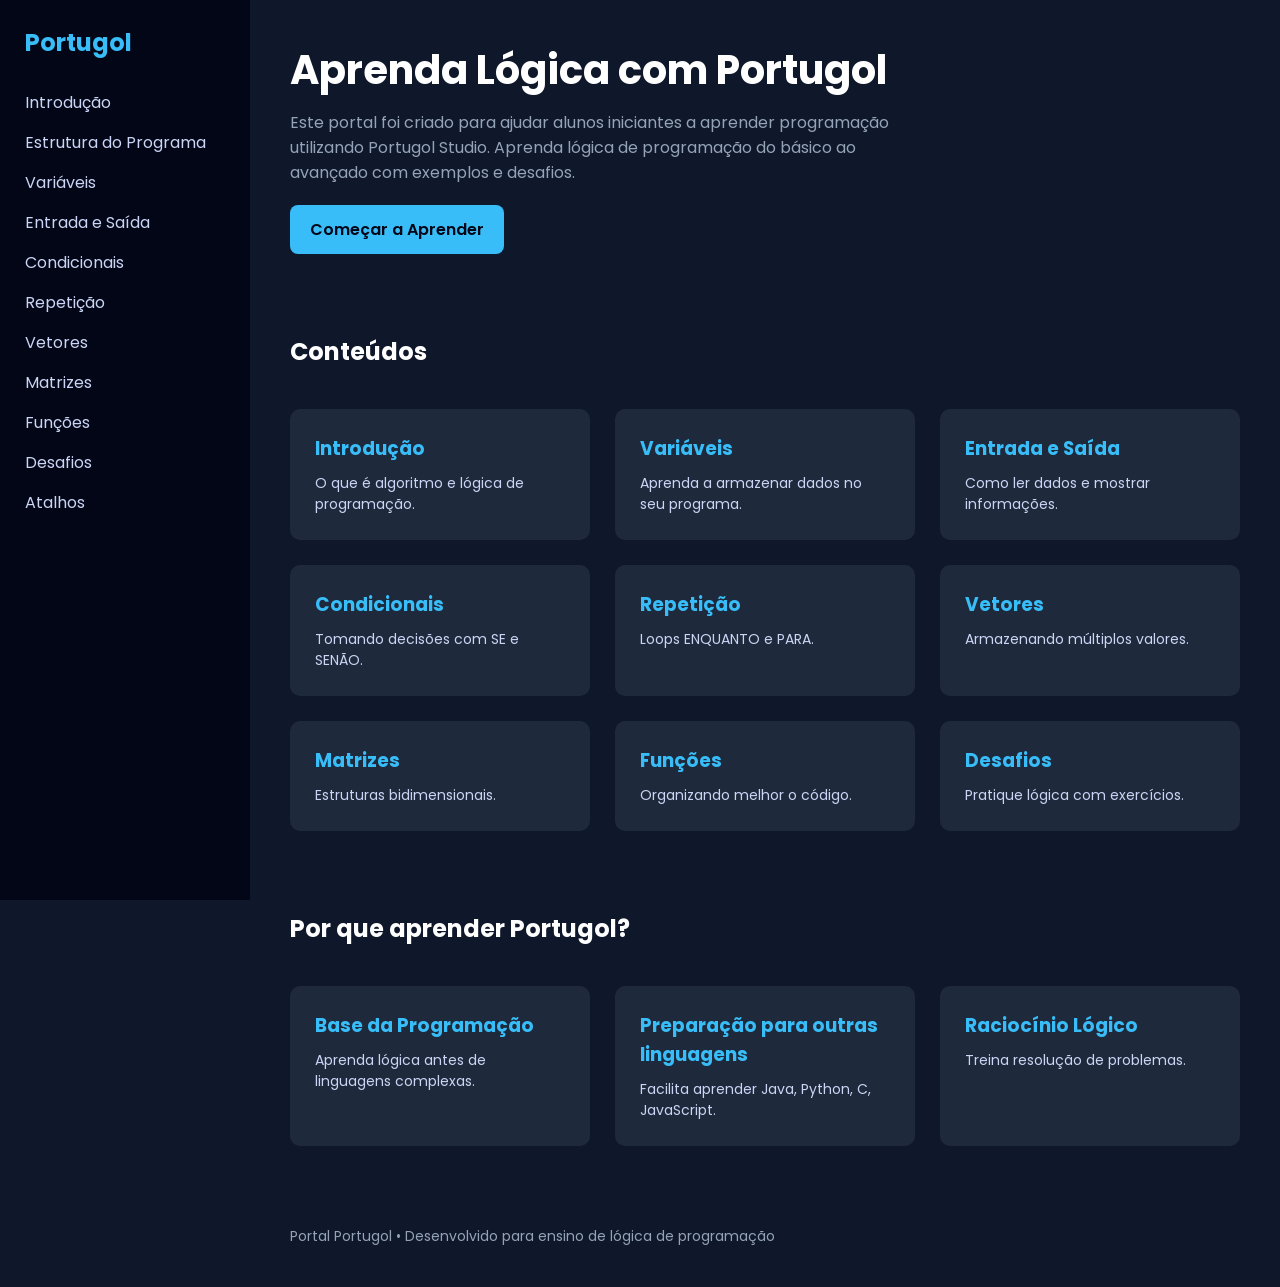
==== index.html @ d8313970 "Add files via upload" ====
<!DOCTYPE html>
<html lang="pt-br">

<head>
    <meta charset="UTF-8">
    <meta name="viewport" content="width=device-width, initial-scale=1.0">

    <title>Portugol Academy</title>

    <link href="https://fonts.googleapis.com/css2?family=Poppins:wght@300;400;600&display=swap" rel="stylesheet">
    <link rel="stylesheet" type="text/css" href="estilos.css">
    <link rel="shortcut icon" href="icon.png" type="image/png">
</head>

<body>
    <button class="menu-btn" onclick="toggleMenu()">☰</button>

<div class="sidebar" id="sidebar">

<h2>Portugol</h2>

<ul>
<li><a href="paginas/introducao.html">Introdução</a></li>
<li><a href="paginas/estrutura-programa.html">Estrutura do Programa</a></li>
<li><a href="paginas/variaveis.html">Variáveis</a></li>
<li><a href="paginas/entrada-saida.html">Entrada e Saída</a></li>
<li><a href="paginas/condicionais.html">Condicionais</a></li>
<li><a href="paginas/repeticao.html">Repetição</a></li>
<li><a href="paginas/vetores.html">Vetores</a></li>
<li><a href="paginas/matrizes.html">Matrizes</a></li>
<li><a href="paginas/funcoes.html">Funções</a></li>
<li><a href="paginas/desafios.html">Desafios</a></li>
<li><a href="paginas/atalhos.html">Atalhos</a></li>
</ul>

</div>
    <div class="main">
        <section class="hero">
            <h1>Aprenda Lógica com Portugol</h1>
            <p>
                Este portal foi criado para ajudar alunos iniciantes a aprender
                programação utilizando Portugol Studio.
                Aprenda lógica de programação do básico ao avançado com exemplos e desafios.
            </p>
            <a class="btn" href="paginas/estrutura-programa.html">Começar a Aprender</a>
        </section>
        <section class="section">
            <h2>Conteúdos</h2>
            <div class="grid">
                <div class="card">
                    <h3>Introdução</h3>
                    <p>O que é algoritmo e lógica de programação.</p>
                </div>
                <div class="card">
                    <h3>Variáveis</h3>
                    <p>Aprenda a armazenar dados no seu programa.</p>
                </div>
                <div class="card">
                    <h3>Entrada e Saída</h3>
                    <p>Como ler dados e mostrar informações.</p>
                </div>
                <div class="card">
                    <h3>Condicionais</h3>
                    <p>Tomando decisões com SE e SENÃO.</p>
                </div>
                <div class="card">
                    <h3>Repetição</h3>
                    <p>Loops ENQUANTO e PARA.</p>
                </div>
                <div class="card">
                    <h3>Vetores</h3>
                    <p>Armazenando múltiplos valores.</p>
                </div>

                <div class="card">
                    <h3>Matrizes</h3>
                    <p>Estruturas bidimensionais.</p>
                </div>

                <div class="card">
                    <h3>Funções</h3>
                    <p>Organizando melhor o código.</p>
                </div>

                <div class="card">
                    <h3>Desafios</h3>
                    <p>Pratique lógica com exercícios.</p>
                </div>
            </div>
        </section>
        <section class="section">
            <h2>Por que aprender Portugol?</h2>
            <div class="grid">
                <div class="card">
                    <h3>Base da Programação</h3>
                    <p>Aprenda lógica antes de linguagens complexas.</p>
                </div>
                <div class="card">
                    <h3>Preparação para outras linguagens</h3>
                    <p>Facilita aprender Java, Python, C, JavaScript.</p>
                </div>
                <div class="card">
                    <h3>Raciocínio Lógico</h3>
                    <p>Treina resolução de problemas.</p>
                </div>
            </div>
        </section>
        <footer>
            <p>
                Portal Portugol • Desenvolvido para ensino de lógica de programação
            </p>
        </footer>
    </div>
    <script src="script.js"></script>
</body>

</html>
---- estilos.css ----
*{
margin:0;
padding:0;
box-sizing:border-box;
font-family:'Poppins',sans-serif;
}

body{
display:flex;
background:#0f172a;
color:white;
min-height:100vh;
}

/* SIDEBAR */

.sidebar{
width:250px;
background:#020617;
padding:25px;
position:fixed;
height:100%;
overflow:auto;
}

.sidebar h2{
color:#38bdf8;
margin-bottom:30px;
}

.sidebar ul{
list-style:none;
}

.sidebar li{
margin-bottom:15px;
}

.sidebar a{
text-decoration:none;
color:#cbd5f5;
transition:0.3s;
}

.sidebar a:hover{
color:#38bdf8;
}

/* MAIN */

.main{
margin-left:250px;
padding:40px;
width:100%;
}

/* HERO */

.hero{
margin-bottom:40px;
}

.hero h1{
font-size:40px;
margin-bottom:10px;
}

.hero p{
color:#94a3b8;
max-width:600px;
}

/* CARDS */

.grid{
display:grid;
grid-template-columns:repeat(auto-fit,minmax(220px,1fr));
gap:25px;
margin-top:40px;
}

.card{
background:#1e293b;
padding:25px;
border-radius:10px;
transition:0.3s;
cursor:pointer;
position:relative;
overflow:hidden;
}

.card:hover{
transform:translateY(-5px);
background:#334155;
}

.card h3{
margin-bottom:10px;
color:#38bdf8;
}

.card p{
font-size:14px;
color:#cbd5f5;
}

/* BUTTON */

.btn{
display:inline-block;
margin-top:20px;
padding:12px 20px;
background:#38bdf8;
border-radius:8px;
text-decoration:none;
color:#020617;
font-weight:600;
transition:0.3s;
}

.btn:hover{
background:#0ea5e9;
}

/* SECTION */

.section{
margin-top:80px;
}

.section h2{
margin-bottom:20px;
}

/* FOOTER */

footer{
margin-top:80px;
color:#94a3b8;
font-size:14px;
}

/* MOBILE */

.menu-btn{
display:none;
position:fixed;
top:20px;
left:20px;
font-size:25px;
background:#38bdf8;
color:#020617;
border:none;
padding:8px 12px;
border-radius:5px;
cursor:pointer;
z-index:1000;
}

@media(max-width:900px){

.sidebar{
transform:translateX(-100%);
transition:0.3s;
}

.sidebar.active{
transform:translateX(0);
}

.main{
margin-left:0;
padding:25px;
}

.menu-btn{
display:block;
}

.hero h1{
font-size:28px;
}

}
pre{
background:#020617;
padding:20px;
border-radius:8px;
margin-top:15px;
overflow:auto;
color:#38bdf8;
}

@media(max-width:900px){

    .sidebar{
        transform:translateX(-100%);
        transition:0.3s;
        z-index:9999; /* garantir também no mobile */
    }

    .sidebar.active{
        transform:translateX(0);
    }

    .main{
        margin-left:0;
        padding:25px;
    }

    .menu-btn{
        display:block;
    }

    .hero h1{
        font-size:28px;
    }

}
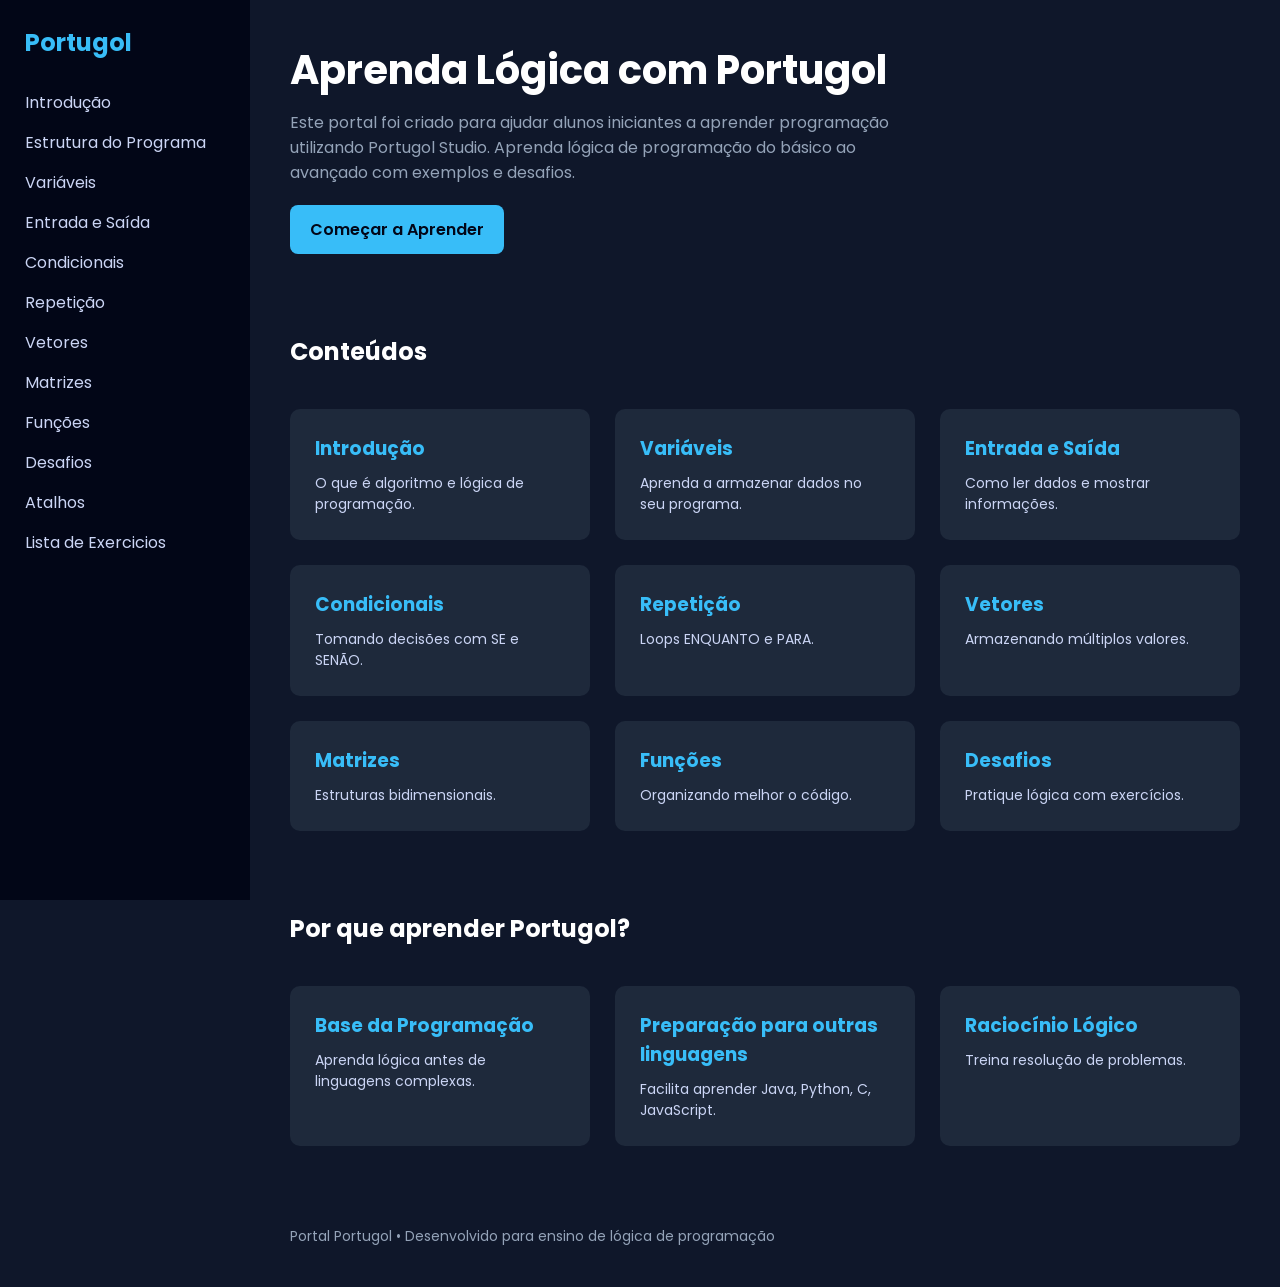
==== commit 11aeb1c3: "Update index.html" ====
--- a/index.html
+++ b/index.html
@@ -31,6 +31,7 @@
 <li><a href="paginas/funcoes.html">Funções</a></li>
 <li><a href="paginas/desafios.html">Desafios</a></li>
 <li><a href="paginas/atalhos.html">Atalhos</a></li>
+<li><a href="paginas/lista-exercicio.html">Lista de Exercicios</a></li>
 </ul>
 
 </div>
@@ -114,4 +115,5 @@
     <script src="script.js"></script>
 </body>
 
-</html>+
+</html>
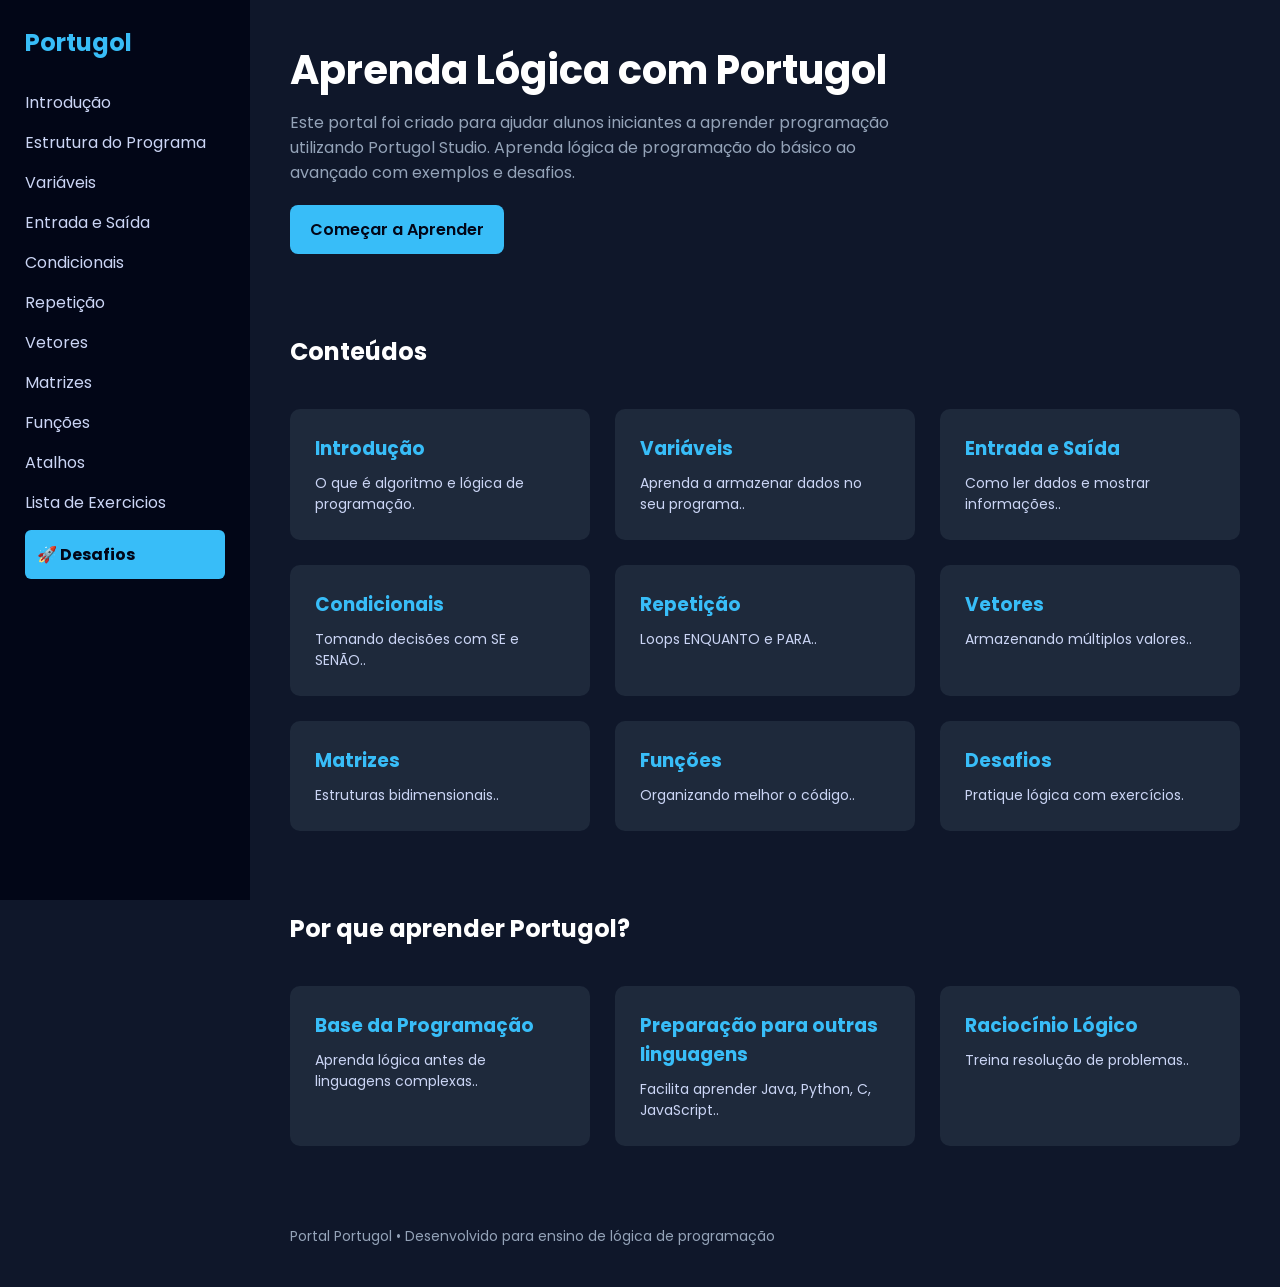
==== commit 32d6ae40: "Add files via upload" ====
--- a/index.html
+++ b/index.html
@@ -15,26 +15,29 @@
 <body>
     <button class="menu-btn" onclick="toggleMenu()">☰</button>
 
-<div class="sidebar" id="sidebar">
+    <div class="sidebar" id="sidebar">
 
-<h2>Portugol</h2>
+        <h2>Portugol</h2>
 
-<ul>
-<li><a href="paginas/introducao.html">Introdução</a></li>
-<li><a href="paginas/estrutura-programa.html">Estrutura do Programa</a></li>
-<li><a href="paginas/variaveis.html">Variáveis</a></li>
-<li><a href="paginas/entrada-saida.html">Entrada e Saída</a></li>
-<li><a href="paginas/condicionais.html">Condicionais</a></li>
-<li><a href="paginas/repeticao.html">Repetição</a></li>
-<li><a href="paginas/vetores.html">Vetores</a></li>
-<li><a href="paginas/matrizes.html">Matrizes</a></li>
-<li><a href="paginas/funcoes.html">Funções</a></li>
-<li><a href="paginas/desafios.html">Desafios</a></li>
-<li><a href="paginas/atalhos.html">Atalhos</a></li>
-<li><a href="paginas/lista-exercicio.html">Lista de Exercicios</a></li>
-</ul>
+        <ul>
+            <li><a href="paginas/introducao.html">Introdução</a></li>
+            <li><a href="paginas/estrutura-programa.html">Estrutura do Programa</a></li>
+            <li><a href="paginas/variaveis.html">Variáveis</a></li>
+            <li><a href="paginas/entrada-saida.html">Entrada e Saída</a></li>
+            <li><a href="paginas/condicoes.html">Condicionais</a></li>
+            <li><a href="paginas/repeticao.html">Repetição</a></li>
+            <li><a href="paginas/vetores.html">Vetores</a></li>
+            <li><a href="paginas/matrizes.html">Matrizes</a></li>
+            <li><a href="paginas/funcoes.html">Funções</a></li>
+            <li><a href="paginas/atalhos.html">Atalhos</a></li>
+            <li><a href="paginas/lista-exercicio.html">Lista de Exercicios</a></li>
 
-</div>
+        </ul>
+        <ul class="menu-bottom">
+            <li class="menu-desafio"><a href="pagina/desafios.html">🚀 Desafios</a></li>
+        </ul>
+
+    </div>
     <div class="main">
         <section class="hero">
             <h1>Aprenda Lógica com Portugol</h1>
@@ -49,43 +52,61 @@
             <h2>Conteúdos</h2>
             <div class="grid">
                 <div class="card">
-                    <h3>Introdução</h3>
-                    <p>O que é algoritmo e lógica de programação.</p>
+                    <a href="paginas/introducao.html" class="hero-link">
+                        <h3>Introdução</h3>
+                        <p>O que é algoritmo e lógica de programação.</p>
+                    </a>
                 </div>
                 <div class="card">
-                    <h3>Variáveis</h3>
-                    <p>Aprenda a armazenar dados no seu programa.</p>
+                    <a href="paginas/variaveis.html" class="hero-link">
+                        <h3>Variáveis</h3>
+                        <p>Aprenda a armazenar dados no seu programa..</p>
+                    </a>
                 </div>
                 <div class="card">
-                    <h3>Entrada e Saída</h3>
-                    <p>Como ler dados e mostrar informações.</p>
+                    <a href="paginas/entrada-saida.html" class="hero-link">
+                        <h3>Entrada e Saída</h3>
+                        <p>Como ler dados e mostrar informações..</p>
+                    </a>
                 </div>
                 <div class="card">
-                    <h3>Condicionais</h3>
-                    <p>Tomando decisões com SE e SENÃO.</p>
+                    <a href="paginas/condicoes.html" class="hero-link">
+                        <h3>Condicionais</h3>
+                        <p>Tomando decisões com SE e SENÃO..</p>
+                    </a>
                 </div>
                 <div class="card">
-                    <h3>Repetição</h3>
-                    <p>Loops ENQUANTO e PARA.</p>
+                    <a href="paginas/repeticao.html" class="hero-link">
+                        <h3>Repetição</h3>
+                        <p>Loops ENQUANTO e PARA..</p>
+                    </a>
                 </div>
                 <div class="card">
-                    <h3>Vetores</h3>
-                    <p>Armazenando múltiplos valores.</p>
+                    <a href="paginas/vetores.html" class="hero-link">
+                        <h3>Vetores</h3>
+                        <p>Armazenando múltiplos valores..</p>
+                    </a>
                 </div>
 
                 <div class="card">
-                    <h3>Matrizes</h3>
-                    <p>Estruturas bidimensionais.</p>
+                    <a href="paginas/matrizes.html" class="hero-link">
+                        <h3>Matrizes</h3>
+                        <p>Estruturas bidimensionais..</p>
+                    </a>
                 </div>
 
                 <div class="card">
-                    <h3>Funções</h3>
-                    <p>Organizando melhor o código.</p>
+                    <a href="paginas/funcoes.html" class="hero-link">
+                        <h3>Funções</h3>
+                        <p>Organizando melhor o código..</p>
+                    </a>
                 </div>
 
                 <div class="card">
-                    <h3>Desafios</h3>
-                    <p>Pratique lógica com exercícios.</p>
+                    <a href="paginas/desafios.html" class="hero-link">
+                        <h3>Desafios</h3>
+                        <p>Pratique lógica com exercícios.</p>
+                    </a>
                 </div>
             </div>
         </section>
@@ -94,15 +115,15 @@
             <div class="grid">
                 <div class="card">
                     <h3>Base da Programação</h3>
-                    <p>Aprenda lógica antes de linguagens complexas.</p>
+                    <p>Aprenda lógica antes de linguagens complexas..</p>
                 </div>
                 <div class="card">
                     <h3>Preparação para outras linguagens</h3>
-                    <p>Facilita aprender Java, Python, C, JavaScript.</p>
+                    <p>Facilita aprender Java, Python, C, JavaScript..</p>
                 </div>
                 <div class="card">
                     <h3>Raciocínio Lógico</h3>
-                    <p>Treina resolução de problemas.</p>
+                    <p>Treina resolução de problemas..</p>
                 </div>
             </div>
         </section>
@@ -115,5 +136,4 @@
     <script src="script.js"></script>
 </body>
 
-
-</html>
+</html>
--- a/estilos.css
+++ b/estilos.css
@@ -217,3 +217,67 @@
     }
 
 }
+
+
+/* empurra o item para o final */
+.sidebar .menu-bottom {
+    margin-top: auto;
+}
+
+/* estilo do botão desafio */
+.sidebar .menu-bottom a {
+    background: #38bdf8;
+    color: #020617;
+    display: block;
+    padding: 12px;
+    border-radius: 6px;
+    font-weight: bold;
+}
+
+/* largura do scroll */
+.sidebar::-webkit-scrollbar {
+    width: 6px;
+}
+
+/* trilho */
+.sidebar::-webkit-scrollbar-track {
+    background: transparent;
+}
+
+/* barra */
+.sidebar::-webkit-scrollbar-thumb {
+    background: #1b475a;
+    border-radius: 10px;
+}
+
+/* hover */
+.sidebar::-webkit-scrollbar-thumb:hover {
+    background: #1b475a;
+}
+
+/* largura do scroll */
+.sidebar::-webkit-scrollbar {
+    width: 6px;
+}
+
+/* trilho */
+.sidebar::-webkit-scrollbar-track {
+    background: transparent;
+}
+
+/* barra */
+.sidebar::-webkit-scrollbar-thumb {
+    background: #1b475a;
+    border-radius: 10px;
+}
+
+/* hover */
+.sidebar::-webkit-scrollbar-thumb:hover {
+    background: #1b475a;
+}
+
+.hero-link{
+    text-decoration: none;
+    color: inherit;
+    display: block;
+}
